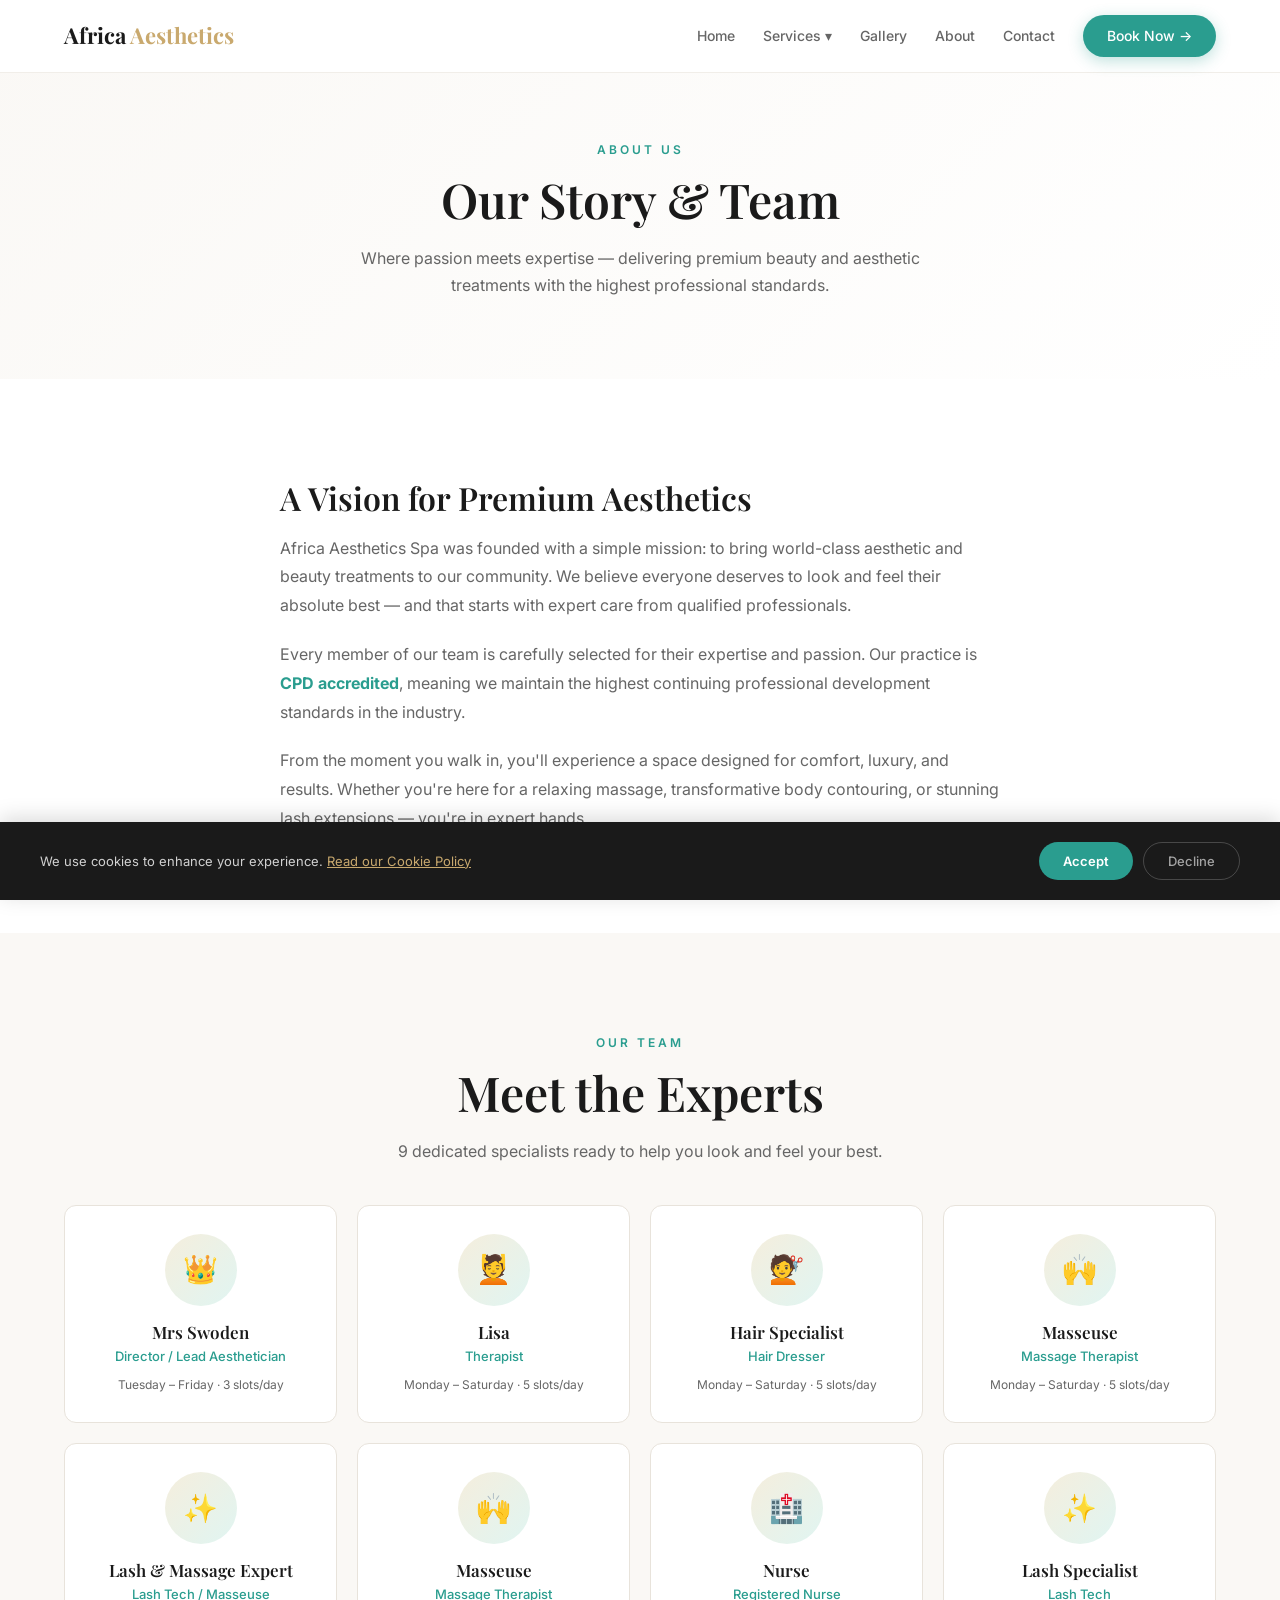
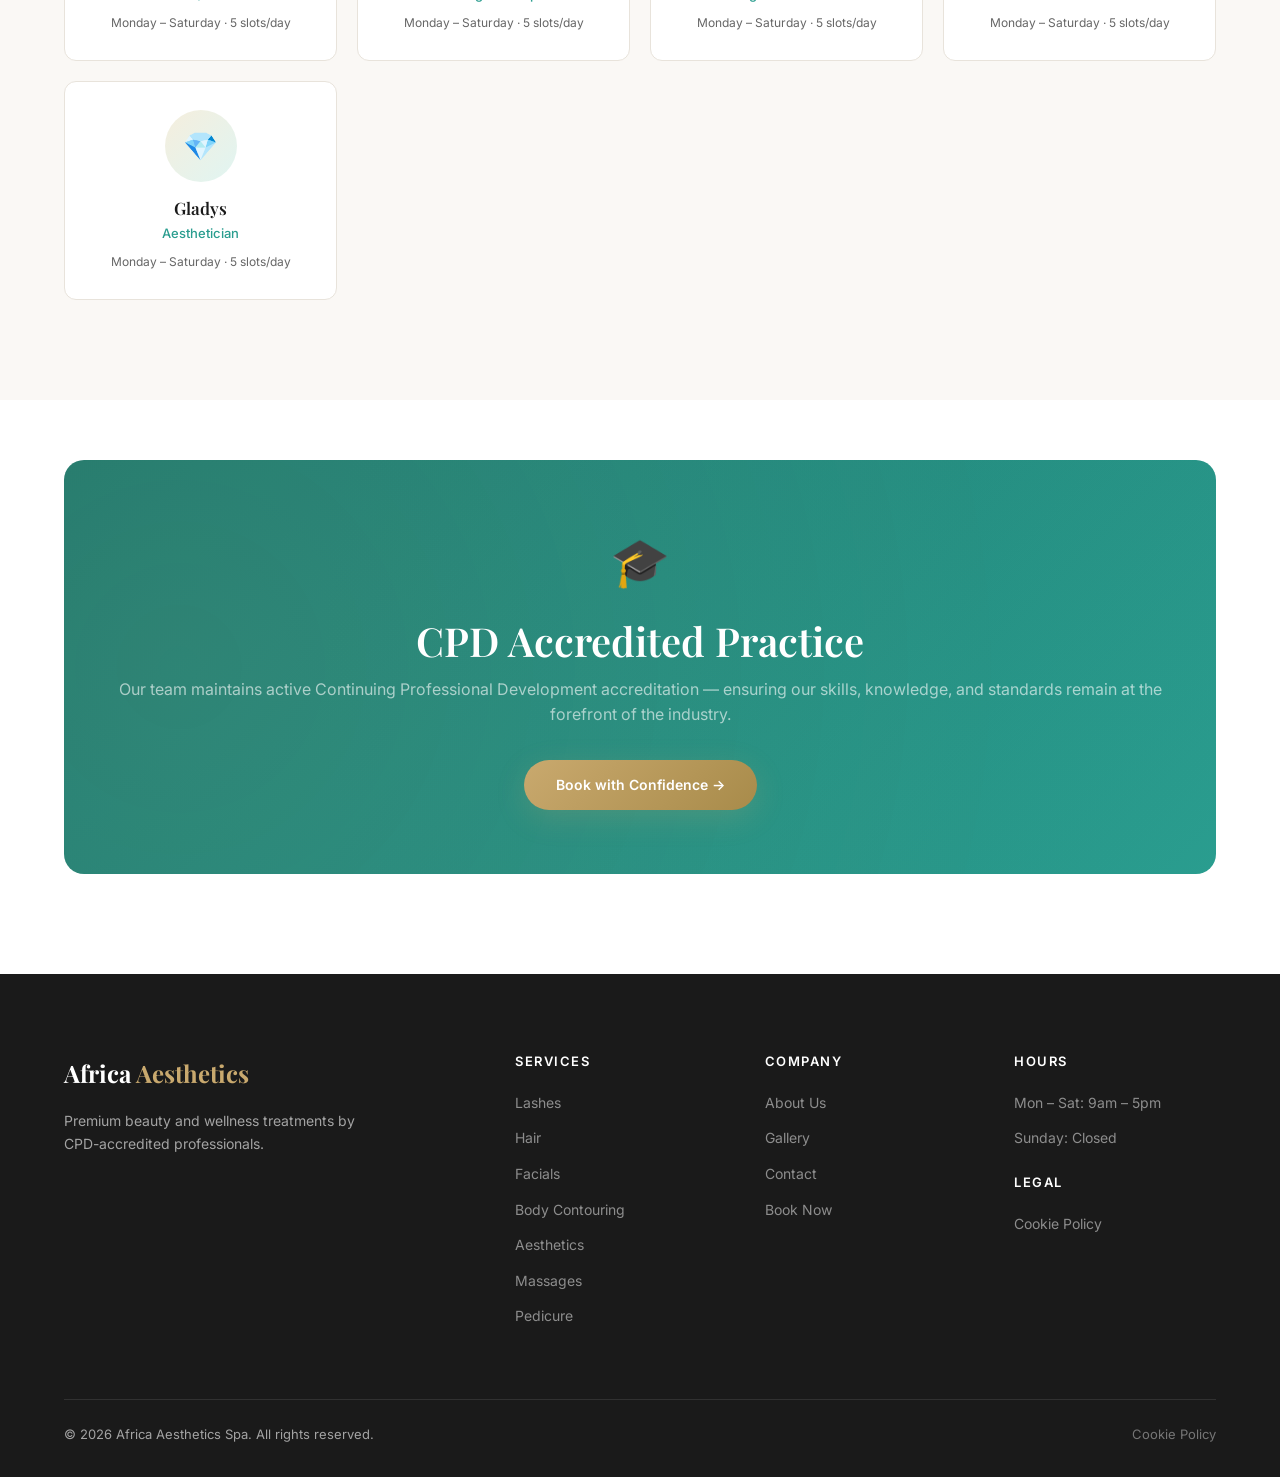
==== about.html @ 8ea8c5a4 "feat: Implement initial spa website structure, core pages, service details, styling, and JavaScript " ====
<!DOCTYPE html>
<html lang="en">
<head>
  <meta charset="UTF-8" />
  <meta name="viewport" content="width=device-width, initial-scale=1.0" />
  <title>About Us — Africa Aesthetics Spa</title>
  <meta name="description" content="Meet the team behind Africa Aesthetics Spa. CPD-accredited professionals offering world-class beauty and wellness treatments." />
  <link rel="stylesheet" href="css/style.css" />
</head>
<body>

  <!-- NAV -->
  <nav class="nav">
    <div class="nav-inner">
      <a href="/" class="nav-logo">Africa <span>Aesthetics</span></a>
      <div class="nav-links">
        <a href="/">Home</a>
        <div class="nav-dropdown">
          <a href="#">Services ▾</a>
          <div class="nav-dropdown-menu">
            <a href="services/lashes.html">Lashes</a>
            <a href="services/hair.html">Hair</a>
            <a href="services/facials.html">Facials</a>
            <a href="services/body-contouring.html">Body Contouring</a>
            <a href="services/aesthetics.html">Aesthetics</a>
            <a href="services/massages.html">Massages</a>
            <a href="services/pedicure.html">Pedicure</a>
          </div>
        </div>
        <a href="gallery.html">Gallery</a>
        <a href="about.html">About</a>
        <a href="contact.html">Contact</a>
        <a href="booking.html" class="btn-book-nav">Book Now →</a>
      </div>
      <button class="nav-toggle" aria-label="Toggle menu">
        <span></span><span></span><span></span>
      </button>
    </div>
  </nav>

  <!-- PAGE HERO -->
  <div class="page-hero">
    <div class="container">
      <div class="section-label">About Us</div>
      <h1 class="section-title">Our Story & Team</h1>
      <p class="section-subtitle centered" style="margin: 0 auto;">
        Where passion meets expertise — delivering premium beauty and aesthetic treatments with the highest professional standards.
      </p>
    </div>
  </div>

  <!-- STORY -->
  <section class="section-light">
    <div class="container">
      <div style="max-width: 720px; margin: 0 auto;">
        <h2 class="section-title fade-in" style="font-size: 32px;">A Vision for Premium Aesthetics</h2>
        <p style="font-size: 16px; color: var(--muted); line-height: 1.8; margin-bottom: 20px;" class="fade-in">
          Africa Aesthetics Spa was founded with a simple mission: to bring world-class aesthetic and beauty treatments to our community. We believe everyone deserves to look and feel their absolute best — and that starts with expert care from qualified professionals.
        </p>
        <p style="font-size: 16px; color: var(--muted); line-height: 1.8; margin-bottom: 20px;" class="fade-in">
          Every member of our team is carefully selected for their expertise and passion. Our practice is <strong style="color: var(--teal);">CPD accredited</strong>, meaning we maintain the highest continuing professional development standards in the industry.
        </p>
        <p style="font-size: 16px; color: var(--muted); line-height: 1.8;" class="fade-in">
          From the moment you walk in, you'll experience a space designed for comfort, luxury, and results. Whether you're here for a relaxing massage, transformative body contouring, or stunning lash extensions — you're in expert hands.
        </p>
      </div>
    </div>
  </section>

  <!-- TEAM -->
  <section class="section-cream">
    <div class="container">
      <div class="text-center">
        <div class="section-label">Our Team</div>
        <h2 class="section-title">Meet the Experts</h2>
        <p class="section-subtitle centered">9 dedicated specialists ready to help you look and feel your best.</p>
      </div>

      <div class="team-grid">
        <div class="team-card fade-in">
          <div class="team-avatar">👑</div>
          <h4>Mrs Swoden</h4>
          <div class="team-role">Director / Lead Aesthetician</div>
          <div class="team-avail">Tuesday – Friday · 3 slots/day</div>
        </div>

        <div class="team-card fade-in">
          <div class="team-avatar">💆</div>
          <h4>Lisa</h4>
          <div class="team-role">Therapist</div>
          <div class="team-avail">Monday – Saturday · 5 slots/day</div>
        </div>

        <div class="team-card fade-in">
          <div class="team-avatar">💇</div>
          <h4>Hair Specialist</h4>
          <div class="team-role">Hair Dresser</div>
          <div class="team-avail">Monday – Saturday · 5 slots/day</div>
        </div>

        <div class="team-card fade-in">
          <div class="team-avatar">🙌</div>
          <h4>Masseuse</h4>
          <div class="team-role">Massage Therapist</div>
          <div class="team-avail">Monday – Saturday · 5 slots/day</div>
        </div>

        <div class="team-card fade-in">
          <div class="team-avatar">✨</div>
          <h4>Lash & Massage Expert</h4>
          <div class="team-role">Lash Tech / Masseuse</div>
          <div class="team-avail">Monday – Saturday · 5 slots/day</div>
        </div>

        <div class="team-card fade-in">
          <div class="team-avatar">🙌</div>
          <h4>Masseuse</h4>
          <div class="team-role">Massage Therapist</div>
          <div class="team-avail">Monday – Saturday · 5 slots/day</div>
        </div>

        <div class="team-card fade-in">
          <div class="team-avatar">🏥</div>
          <h4>Nurse</h4>
          <div class="team-role">Registered Nurse</div>
          <div class="team-avail">Monday – Saturday · 5 slots/day</div>
        </div>

        <div class="team-card fade-in">
          <div class="team-avatar">✨</div>
          <h4>Lash Specialist</h4>
          <div class="team-role">Lash Tech</div>
          <div class="team-avail">Monday – Saturday · 5 slots/day</div>
        </div>

        <div class="team-card fade-in">
          <div class="team-avatar">💎</div>
          <h4>Gladys</h4>
          <div class="team-role">Aesthetician</div>
          <div class="team-avail">Monday – Saturday · 5 slots/day</div>
        </div>
      </div>
    </div>
  </section>

  <!-- CPD BADGE -->
  <section class="section-light" style="padding: 60px 0 100px;">
    <div class="container">
      <div class="cta-banner fade-in" style="background: linear-gradient(135deg, var(--teal-dark), var(--teal));">
        <div style="font-size: 48px; margin-bottom: 16px; position: relative;">🎓</div>
        <h2>CPD Accredited Practice</h2>
        <p>Our team maintains active Continuing Professional Development accreditation — ensuring our skills, knowledge, and standards remain at the forefront of the industry.</p>
        <a href="booking.html" class="btn btn-gold">Book with Confidence →</a>
      </div>
    </div>
  </section>

  <!-- FOOTER -->
  <footer class="footer">
    <div class="container">
      <div class="footer-grid">
        <div>
          <div class="footer-brand">Africa <span>Aesthetics</span></div>
          <p class="footer-desc">Premium beauty and wellness treatments by CPD-accredited professionals.</p>
        </div>
        <div>
          <h5>Services</h5>
          <ul>
            <li><a href="services/lashes.html">Lashes</a></li>
            <li><a href="services/hair.html">Hair</a></li>
            <li><a href="services/facials.html">Facials</a></li>
            <li><a href="services/body-contouring.html">Body Contouring</a></li>
            <li><a href="services/aesthetics.html">Aesthetics</a></li>
            <li><a href="services/massages.html">Massages</a></li>
            <li><a href="services/pedicure.html">Pedicure</a></li>
          </ul>
        </div>
        <div>
          <h5>Company</h5>
          <ul>
            <li><a href="about.html">About Us</a></li>
            <li><a href="gallery.html">Gallery</a></li>
            <li><a href="contact.html">Contact</a></li>
            <li><a href="booking.html">Book Now</a></li>
          </ul>
        </div>
        <div>
          <h5>Hours</h5>
          <ul>
            <li><a>Mon – Sat: 9am – 5pm</a></li>
            <li><a>Sunday: Closed</a></li>
          </ul>
          <h5 style="margin-top: 24px;">Legal</h5>
          <ul>
            <li><a href="cookie-policy.html">Cookie Policy</a></li>
          </ul>
        </div>
      </div>
      <div class="footer-bottom">
        <span>&copy; 2026 Africa Aesthetics Spa. All rights reserved.</span>
        <a href="cookie-policy.html">Cookie Policy</a>
      </div>
    </div>
  </footer>

  <div class="cookie-banner" id="cookieBanner">
    <div class="cookie-inner">
      <p class="cookie-text">We use cookies to enhance your experience. <a href="cookie-policy.html">Read our Cookie Policy</a></p>
      <div class="cookie-actions">
        <button class="cookie-accept">Accept</button>
        <button class="cookie-decline">Decline</button>
      </div>
    </div>
  </div>

  <script src="js/main.js"></script>
</body>
</html>
---- css/style.css ----
/* ═══════════════════════════════════════════
   AFRICA AESTHETICS SPA — Design System
   Colors: White · Gold · Teal
   Fonts: Playfair Display · Inter
   ═══════════════════════════════════════════ */

/* ── Google Fonts ── */
@import url('https://fonts.googleapis.com/css2?family=Inter:wght@300;400;500;600;700&family=Playfair+Display:ital,wght@0,400;0,500;0,600;0,700;1,400;1,500&display=swap');

/* ── CSS Custom Properties ── */
:root {
  /* Brand */
  --white: #ffffff;
  --cream: #faf8f5;
  --gold: #c9a96e;
  --gold-light: #f5eedd;
  --gold-dark: #a88b4a;
  --teal: #2a9d8f;
  --teal-light: #e0f5f2;
  --teal-dark: #1f7a6f;
  --dark: #1a1a1a;
  --muted: #666666;
  --light-border: #e8e3db;
  --overlay: rgba(26, 26, 26, 0.6);

  /* Typography */
  --font-heading: 'Playfair Display', Georgia, serif;
  --font-body: 'Inter', system-ui, -apple-system, sans-serif;

  /* Spacing */
  --section-padding: 100px 0;
  --container-width: 1200px;
  --container-padding: 0 24px;

  /* Transitions */
  --ease: cubic-bezier(0.4, 0, 0.2, 1);
  --transition: 0.3s var(--ease);

  /* Shadows */
  --shadow-sm: 0 2px 8px rgba(0,0,0,0.06);
  --shadow-md: 0 8px 30px rgba(0,0,0,0.08);
  --shadow-lg: 0 20px 60px rgba(0,0,0,0.1);
  --shadow-gold: 0 8px 30px rgba(201, 169, 110, 0.2);

  /* Radius */
  --radius-sm: 8px;
  --radius-md: 12px;
  --radius-lg: 20px;
  --radius-xl: 30px;
}

/* ── Reset ── */
*,
*::before,
*::after {
  margin: 0;
  padding: 0;
  box-sizing: border-box;
}

html {
  scroll-behavior: smooth;
  -webkit-text-size-adjust: 100%;
}

body {
  font-family: var(--font-body);
  color: var(--dark);
  background: var(--white);
  line-height: 1.6;
  overflow-x: hidden;
  -webkit-font-smoothing: antialiased;
  -moz-osx-font-smoothing: grayscale;
}

img {
  max-width: 100%;
  height: auto;
  display: block;
}

a {
  color: inherit;
  text-decoration: none;
}

ul, ol {
  list-style: none;
}

button {
  font-family: inherit;
  cursor: pointer;
  border: none;
  background: none;
}

/* ── Container ── */
.container {
  max-width: var(--container-width);
  margin: 0 auto;
  padding: var(--container-padding);
}

/* ── Typography ── */
h1, h2, h3, h4, h5, h6 {
  font-family: var(--font-heading);
  font-weight: 600;
  line-height: 1.2;
}

.section-label {
  font-family: var(--font-body);
  font-size: 12px;
  font-weight: 600;
  letter-spacing: 3px;
  text-transform: uppercase;
  color: var(--teal);
  margin-bottom: 12px;
}

.section-title {
  font-size: clamp(32px, 5vw, 48px);
  color: var(--dark);
  margin-bottom: 16px;
}

.section-subtitle {
  font-size: 16px;
  color: var(--muted);
  max-width: 560px;
  line-height: 1.7;
}

.section-subtitle.centered {
  margin: 0 auto;
}

/* ══════════════════════
   NAVIGATION
   ══════════════════════ */
.nav {
  position: fixed;
  top: 0;
  left: 0;
  right: 0;
  z-index: 1000;
  background: rgba(255, 255, 255, 0.92);
  backdrop-filter: blur(20px);
  -webkit-backdrop-filter: blur(20px);
  border-bottom: 1px solid rgba(232, 227, 219, 0.6);
  transition: var(--transition);
}

.nav.scrolled {
  box-shadow: var(--shadow-sm);
}

.nav-inner {
  display: flex;
  align-items: center;
  justify-content: space-between;
  height: 72px;
  max-width: var(--container-width);
  margin: 0 auto;
  padding: var(--container-padding);
}

.nav-logo {
  font-family: var(--font-heading);
  font-size: 22px;
  font-weight: 700;
  color: var(--dark);
  white-space: nowrap;
}

.nav-logo span {
  color: var(--gold);
}

.nav-links {
  display: flex;
  align-items: center;
  gap: 28px;
}

.nav-links a {
  font-size: 14px;
  font-weight: 500;
  color: var(--muted);
  transition: var(--transition);
  position: relative;
}

.nav-links a::after {
  content: '';
  position: absolute;
  bottom: -4px;
  left: 0;
  width: 0;
  height: 2px;
  background: var(--gold);
  transition: var(--transition);
}

.nav-links a:hover,
.nav-links a.active {
  color: var(--dark);
}

.nav-links a:hover::after,
.nav-links a.active::after {
  width: 100%;
}

.nav-links .nav-dropdown {
  position: relative;
}

.nav-links .nav-dropdown > a::after {
  display: none;
}

.nav-dropdown-menu {
  position: absolute;
  top: 100%;
  left: 50%;
  transform: translateX(-50%) translateY(8px);
  background: var(--white);
  border: 1px solid var(--light-border);
  border-radius: var(--radius-md);
  box-shadow: var(--shadow-lg);
  padding: 12px 0;
  min-width: 200px;
  opacity: 0;
  visibility: hidden;
  transition: var(--transition);
  pointer-events: none;
}

.nav-dropdown:hover .nav-dropdown-menu {
  opacity: 1;
  visibility: visible;
  transform: translateX(-50%) translateY(0);
  pointer-events: all;
}

.nav-dropdown-menu a {
  display: block;
  padding: 8px 20px;
  font-size: 13px;
  color: var(--muted);
  transition: var(--transition);
}

.nav-dropdown-menu a:hover {
  color: var(--dark);
  background: var(--gold-light);
}

.nav-dropdown-menu a::after {
  display: none;
}

/* Book Now button in nav */
.btn-book-nav {
  padding: 10px 24px;
  background: var(--teal);
  color: var(--white) !important;
  border-radius: var(--radius-xl);
  font-weight: 600;
  font-size: 13px;
  transition: var(--transition);
  box-shadow: 0 4px 15px rgba(42, 157, 143, 0.3);
}

.btn-book-nav:hover {
  background: var(--teal-dark);
  transform: translateY(-1px);
  box-shadow: 0 6px 20px rgba(42, 157, 143, 0.4);
}

.btn-book-nav::after {
  display: none !important;
}

/* Mobile menu toggle */
.nav-toggle {
  display: none;
  flex-direction: column;
  gap: 5px;
  padding: 4px;
  z-index: 1001;
}

.nav-toggle span {
  display: block;
  width: 24px;
  height: 2px;
  background: var(--dark);
  transition: var(--transition);
  border-radius: 2px;
}

.nav-toggle.open span:nth-child(1) {
  transform: rotate(45deg) translate(5px, 5px);
}

.nav-toggle.open span:nth-child(2) {
  opacity: 0;
}

.nav-toggle.open span:nth-child(3) {
  transform: rotate(-45deg) translate(5px, -5px);
}

/* ══════════════════════
   HERO SECTION
   ══════════════════════ */
.hero {
  position: relative;
  min-height: 100vh;
  display: flex;
  align-items: center;
  background: linear-gradient(135deg, var(--cream) 0%, var(--white) 50%, var(--teal-light) 100%);
  overflow: hidden;
  padding-top: 72px;
}

.hero::before {
  content: '';
  position: absolute;
  top: -50%;
  right: -20%;
  width: 700px;
  height: 700px;
  border-radius: 50%;
  background: radial-gradient(circle, rgba(201,169,110,0.12) 0%, transparent 70%);
  pointer-events: none;
}

.hero::after {
  content: '';
  position: absolute;
  bottom: -30%;
  left: -10%;
  width: 500px;
  height: 500px;
  border-radius: 50%;
  background: radial-gradient(circle, rgba(42,157,143,0.08) 0%, transparent 70%);
  pointer-events: none;
}

.hero-inner {
  display: grid;
  grid-template-columns: 1fr 1fr;
  gap: 60px;
  align-items: center;
  position: relative;
  z-index: 1;
}

.hero-content {
  padding: 40px 0;
}

.hero-badge {
  display: inline-flex;
  align-items: center;
  gap: 8px;
  padding: 6px 16px;
  background: var(--gold-light);
  border: 1px solid rgba(201, 169, 110, 0.3);
  border-radius: var(--radius-xl);
  font-size: 12px;
  font-weight: 600;
  color: var(--gold-dark);
  margin-bottom: 24px;
  letter-spacing: 0.5px;
}

.hero h1 {
  font-size: clamp(40px, 6vw, 64px);
  font-weight: 700;
  line-height: 1.1;
  margin-bottom: 20px;
  color: var(--dark);
}

.hero h1 em {
  color: var(--gold);
  font-style: italic;
}

.hero-text {
  font-size: 17px;
  color: var(--muted);
  line-height: 1.7;
  margin-bottom: 36px;
  max-width: 480px;
}

.hero-cta {
  display: flex;
  gap: 14px;
  flex-wrap: wrap;
}

.hero-image {
  position: relative;
  display: flex;
  justify-content: center;
  align-items: center;
}

.hero-image-wrapper {
  width: 100%;
  max-width: 500px;
  aspect-ratio: 4/5;
  border-radius: var(--radius-lg);
  overflow: hidden;
  box-shadow: var(--shadow-lg);
  position: relative;
}

.hero-image-wrapper img {
  width: 100%;
  height: 100%;
  object-fit: cover;
}

.hero-float-card {
  position: absolute;
  background: rgba(255,255,255,0.9);
  backdrop-filter: blur(12px);
  border: 1px solid rgba(232, 227, 219, 0.5);
  border-radius: var(--radius-md);
  padding: 14px 18px;
  box-shadow: var(--shadow-md);
  animation: float 3s ease-in-out infinite;
}

.hero-float-card.card-1 {
  bottom: 30px;
  left: -30px;
}

.hero-float-card.card-2 {
  top: 40px;
  right: -20px;
  animation-delay: 1.5s;
}

.hero-float-card .card-icon {
  font-size: 20px;
  margin-bottom: 4px;
}

.hero-float-card .card-title {
  font-size: 13px;
  font-weight: 600;
}

.hero-float-card .card-text {
  font-size: 11px;
  color: var(--muted);
}

@keyframes float {
  0%, 100% { transform: translateY(0); }
  50% { transform: translateY(-10px); }
}

/* ══════════════════════
   BUTTONS
   ══════════════════════ */
.btn {
  display: inline-flex;
  align-items: center;
  gap: 8px;
  padding: 14px 32px;
  font-size: 14px;
  font-weight: 600;
  border-radius: var(--radius-xl);
  transition: var(--transition);
  white-space: nowrap;
}

.btn-primary {
  background: var(--teal);
  color: var(--white);
  box-shadow: 0 4px 20px rgba(42, 157, 143, 0.3);
}

.btn-primary:hover {
  background: var(--teal-dark);
  transform: translateY(-2px);
  box-shadow: 0 8px 30px rgba(42, 157, 143, 0.4);
}

.btn-secondary {
  background: transparent;
  color: var(--dark);
  border: 1.5px solid var(--light-border);
}

.btn-secondary:hover {
  border-color: var(--gold);
  color: var(--gold-dark);
  transform: translateY(-2px);
}

.btn-gold {
  background: linear-gradient(135deg, var(--gold), var(--gold-dark));
  color: var(--white);
  box-shadow: var(--shadow-gold);
}

.btn-gold:hover {
  transform: translateY(-2px);
  box-shadow: 0 12px 35px rgba(201, 169, 110, 0.35);
}

.btn-outline-teal {
  background: transparent;
  color: var(--teal);
  border: 1.5px solid var(--teal);
}

.btn-outline-teal:hover {
  background: var(--teal);
  color: var(--white);
  transform: translateY(-2px);
}

/* ══════════════════════
   SECTIONS
   ══════════════════════ */
section {
  padding: var(--section-padding);
}

.section-light {
  background: var(--white);
}

.section-cream {
  background: var(--cream);
}

.section-dark {
  background: var(--dark);
  color: var(--white);
}

.section-dark .section-label {
  color: var(--gold);
}

.section-dark .section-title {
  color: var(--white);
}

.section-dark .section-subtitle {
  color: rgba(255,255,255,0.65);
}

.text-center {
  text-align: center;
}

/* ══════════════════════
   SERVICE CARDS
   ══════════════════════ */
.services-grid {
  display: grid;
  grid-template-columns: repeat(auto-fit, minmax(280px, 1fr));
  gap: 20px;
  margin-top: 48px;
}

.service-card {
  position: relative;
  background: var(--white);
  border: 1px solid var(--light-border);
  border-radius: var(--radius-md);
  padding: 32px 28px;
  transition: var(--transition);
  overflow: hidden;
}

.service-card::before {
  content: '';
  position: absolute;
  top: 0;
  left: 0;
  right: 0;
  height: 3px;
  background: var(--gold);
  transform: scaleX(0);
  transition: var(--transition);
}

.service-card:hover {
  transform: translateY(-4px);
  box-shadow: var(--shadow-md);
  border-color: rgba(201, 169, 110, 0.3);
}

.service-card:hover::before {
  transform: scaleX(1);
}

.service-card-icon {
  width: 56px;
  height: 56px;
  border-radius: var(--radius-sm);
  background: var(--gold-light);
  display: flex;
  align-items: center;
  justify-content: center;
  font-size: 24px;
  margin-bottom: 20px;
}

.service-card h3 {
  font-family: var(--font-heading);
  font-size: 20px;
  font-weight: 600;
  margin-bottom: 8px;
}

.service-card p {
  font-size: 14px;
  color: var(--muted);
  line-height: 1.6;
  margin-bottom: 20px;
}

.service-card .card-link {
  font-size: 13px;
  font-weight: 600;
  color: var(--teal);
  display: inline-flex;
  align-items: center;
  gap: 6px;
  transition: var(--transition);
}

.service-card .card-link:hover {
  gap: 10px;
}

/* ══════════════════════
   TRUST / CPD SECTION
   ══════════════════════ */
.trust-bar {
  display: flex;
  justify-content: center;
  gap: 48px;
  flex-wrap: wrap;
  padding: 40px 0;
}

.trust-item {
  display: flex;
  align-items: center;
  gap: 12px;
  font-size: 14px;
  color: var(--muted);
}

.trust-item .trust-icon {
  width: 44px;
  height: 44px;
  border-radius: 50%;
  background: var(--teal-light);
  display: flex;
  align-items: center;
  justify-content: center;
  font-size: 20px;
  flex-shrink: 0;
}

.trust-item strong {
  display: block;
  color: var(--dark);
  font-weight: 600;
}

/* ══════════════════════
   TEAM SECTION
   ══════════════════════ */
.team-grid {
  display: grid;
  grid-template-columns: repeat(auto-fit, minmax(220px, 1fr));
  gap: 20px;
  margin-top: 40px;
}

.team-card {
  background: var(--white);
  border: 1px solid var(--light-border);
  border-radius: var(--radius-md);
  padding: 28px 24px;
  text-align: center;
  transition: var(--transition);
}

.team-card:hover {
  transform: translateY(-4px);
  box-shadow: var(--shadow-md);
}

.team-avatar {
  width: 72px;
  height: 72px;
  border-radius: 50%;
  background: linear-gradient(135deg, var(--gold-light), var(--teal-light));
  margin: 0 auto 16px;
  display: flex;
  align-items: center;
  justify-content: center;
  font-size: 28px;
}

.team-card h4 {
  font-family: var(--font-heading);
  font-size: 17px;
  margin-bottom: 4px;
}

.team-card .team-role {
  font-size: 13px;
  color: var(--teal);
  font-weight: 500;
  margin-bottom: 8px;
}

.team-card .team-avail {
  font-size: 12px;
  color: var(--muted);
}

/* ══════════════════════
   CTA BANNER
   ══════════════════════ */
.cta-banner {
  background: linear-gradient(135deg, var(--dark) 0%, #2c2c2c 50%, var(--dark) 100%);
  border-radius: var(--radius-lg);
  padding: 64px 48px;
  text-align: center;
  position: relative;
  overflow: hidden;
}

.cta-banner::before {
  content: '';
  position: absolute;
  top: -50%;
  left: -50%;
  width: 200%;
  height: 200%;
  background: radial-gradient(circle at 30% 50%, rgba(201,169,110,0.08) 0%, transparent 50%),
              radial-gradient(circle at 70% 50%, rgba(42,157,143,0.06) 0%, transparent 50%);
  pointer-events: none;
}

.cta-banner h2 {
  font-size: clamp(28px, 4vw, 40px);
  color: var(--white);
  margin-bottom: 12px;
  position: relative;
}

.cta-banner p {
  color: rgba(255,255,255,0.6);
  font-size: 16px;
  margin-bottom: 32px;
  position: relative;
}

.cta-banner .btn {
  position: relative;
}

/* ══════════════════════
   GALLERY GRID
   ══════════════════════ */
.gallery-grid {
  display: grid;
  grid-template-columns: repeat(auto-fill, minmax(280px, 1fr));
  gap: 16px;
  margin-top: 40px;
}

.gallery-item {
  position: relative;
  border-radius: var(--radius-md);
  overflow: hidden;
  aspect-ratio: 1;
  background: var(--cream);
  cursor: pointer;
}

.gallery-item img {
  width: 100%;
  height: 100%;
  object-fit: cover;
  transition: transform 0.5s var(--ease);
}

.gallery-item:hover img {
  transform: scale(1.05);
}

.gallery-item .gallery-overlay {
  position: absolute;
  inset: 0;
  background: linear-gradient(to top, rgba(26,26,26,0.7) 0%, transparent 50%);
  display: flex;
  align-items: flex-end;
  padding: 20px;
  opacity: 0;
  transition: var(--transition);
}

.gallery-item:hover .gallery-overlay {
  opacity: 1;
}

.gallery-overlay span {
  color: white;
  font-size: 14px;
  font-weight: 500;
}

/* ══════════════════════
   CONTACT & FORMS
   ══════════════════════ */
.contact-grid {
  display: grid;
  grid-template-columns: 1fr 1fr;
  gap: 48px;
  margin-top: 48px;
}

.contact-info-item {
  display: flex;
  gap: 16px;
  margin-bottom: 28px;
}

.contact-info-item .info-icon {
  width: 48px;
  height: 48px;
  border-radius: var(--radius-sm);
  background: var(--gold-light);
  display: flex;
  align-items: center;
  justify-content: center;
  font-size: 20px;
  flex-shrink: 0;
}

.contact-info-item h4 {
  font-family: var(--font-body);
  font-size: 15px;
  font-weight: 600;
  margin-bottom: 4px;
}

.contact-info-item p {
  font-size: 14px;
  color: var(--muted);
  line-height: 1.5;
}

.form-group {
  margin-bottom: 18px;
}

.form-group label {
  display: block;
  font-size: 13px;
  font-weight: 600;
  margin-bottom: 6px;
  color: var(--dark);
}

.form-group input,
.form-group textarea,
.form-group select {
  width: 100%;
  padding: 12px 16px;
  border: 1.5px solid var(--light-border);
  border-radius: var(--radius-sm);
  font-family: var(--font-body);
  font-size: 14px;
  color: var(--dark);
  background: var(--white);
  transition: var(--transition);
  outline: none;
}

.form-group input:focus,
.form-group textarea:focus,
.form-group select:focus {
  border-color: var(--teal);
  box-shadow: 0 0 0 3px rgba(42, 157, 143, 0.1);
}

.form-group textarea {
  resize: vertical;
  min-height: 120px;
}

/* ══════════════════════
   BOOKING PAGE
   ══════════════════════ */
.booking-steps {
  display: flex;
  justify-content: center;
  gap: 40px;
  margin: 40px 0;
  flex-wrap: wrap;
}

.booking-step {
  text-align: center;
  max-width: 200px;
}

.booking-step .step-number {
  width: 48px;
  height: 48px;
  border-radius: 50%;
  background: var(--gold);
  color: var(--white);
  font-weight: 700;
  font-size: 18px;
  display: flex;
  align-items: center;
  justify-content: center;
  margin: 0 auto 14px;
}

.booking-step h4 {
  font-family: var(--font-body);
  font-size: 15px;
  font-weight: 600;
  margin-bottom: 6px;
}

.booking-step p {
  font-size: 13px;
  color: var(--muted);
  line-height: 1.5;
}

.booking-grid {
  display: grid;
  grid-template-columns: repeat(auto-fit, minmax(260px, 1fr));
  gap: 16px;
  margin-top: 40px;
}

.booking-service-card {
  background: var(--white);
  border: 2px solid var(--light-border);
  border-radius: var(--radius-md);
  padding: 24px;
  cursor: pointer;
  transition: var(--transition);
}

.booking-service-card:hover,
.booking-service-card.selected {
  border-color: var(--teal);
  box-shadow: 0 0 0 3px rgba(42, 157, 143, 0.1);
}

.deposit-notice {
  background: var(--gold-light);
  border: 1px solid rgba(201,169,110,0.3);
  border-radius: var(--radius-md);
  padding: 20px 24px;
  display: flex;
  align-items: center;
  gap: 14px;
  margin-top: 32px;
}

.deposit-notice .notice-icon {
  font-size: 24px;
  flex-shrink: 0;
}

.deposit-notice p {
  font-size: 14px;
  color: var(--dark);
  line-height: 1.5;
}

.deposit-notice strong {
  color: var(--gold-dark);
}

/* ══════════════════════
   SERVICE DETAIL PAGE
   ══════════════════════ */
.page-hero {
  padding: 140px 0 80px;
  background: linear-gradient(135deg, var(--cream) 0%, var(--white) 100%);
  text-align: center;
  position: relative;
}

.page-hero .breadcrumb {
  font-size: 13px;
  color: var(--muted);
  margin-bottom: 16px;
}

.page-hero .breadcrumb a {
  color: var(--teal);
  transition: var(--transition);
}

.page-hero .breadcrumb a:hover {
  color: var(--teal-dark);
}

.treatments-grid {
  display: grid;
  grid-template-columns: repeat(auto-fit, minmax(320px, 1fr));
  gap: 24px;
  margin-top: 48px;
}

.treatment-card {
  background: var(--white);
  border: 1px solid var(--light-border);
  border-radius: var(--radius-md);
  overflow: hidden;
  transition: var(--transition);
}

.treatment-card:hover {
  transform: translateY(-4px);
  box-shadow: var(--shadow-md);
}

.treatment-card-img {
  height: 200px;
  background: linear-gradient(135deg, var(--gold-light), var(--teal-light));
  display: flex;
  align-items: center;
  justify-content: center;
  font-size: 48px;
}

.treatment-card-body {
  padding: 24px;
}

.treatment-card h3 {
  font-size: 20px;
  margin-bottom: 8px;
}

.treatment-card p {
  font-size: 14px;
  color: var(--muted);
  line-height: 1.6;
  margin-bottom: 16px;
}

/* ══════════════════════
   FOOTER
   ══════════════════════ */
.footer {
  background: var(--dark);
  color: rgba(255,255,255,0.6);
  padding: 80px 0 32px;
}

.footer-grid {
  display: grid;
  grid-template-columns: 2fr 1fr 1fr 1fr;
  gap: 48px;
  margin-bottom: 60px;
}

.footer-brand {
  font-family: var(--font-heading);
  font-size: 24px;
  font-weight: 700;
  color: white;
  margin-bottom: 16px;
}

.footer-brand span {
  color: var(--gold);
}

.footer-desc {
  font-size: 14px;
  line-height: 1.7;
  max-width: 300px;
}

.footer h5 {
  font-family: var(--font-body);
  font-size: 13px;
  font-weight: 600;
  text-transform: uppercase;
  letter-spacing: 1.5px;
  color: var(--white);
  margin-bottom: 20px;
}

.footer ul li {
  margin-bottom: 10px;
}

.footer ul li a {
  font-size: 14px;
  color: rgba(255,255,255,0.5);
  transition: var(--transition);
}

.footer ul li a:hover {
  color: var(--gold);
}

.footer-bottom {
  border-top: 1px solid rgba(255,255,255,0.1);
  padding-top: 24px;
  display: flex;
  justify-content: space-between;
  align-items: center;
  flex-wrap: wrap;
  gap: 12px;
  font-size: 13px;
}

.footer-bottom a {
  color: rgba(255,255,255,0.4);
  transition: var(--transition);
}

.footer-bottom a:hover {
  color: var(--gold);
}

/* ══════════════════════
   COOKIE BANNER
   ══════════════════════ */
.cookie-banner {
  position: fixed;
  bottom: 0;
  left: 0;
  right: 0;
  background: var(--dark);
  color: rgba(255,255,255,0.8);
  padding: 20px 24px;
  z-index: 9999;
  transform: translateY(100%);
  transition: transform 0.4s var(--ease);
  box-shadow: 0 -4px 20px rgba(0,0,0,0.15);
}

.cookie-banner.visible {
  transform: translateY(0);
}

.cookie-inner {
  max-width: var(--container-width);
  margin: 0 auto;
  display: flex;
  align-items: center;
  justify-content: space-between;
  gap: 24px;
  flex-wrap: wrap;
}

.cookie-text {
  font-size: 13px;
  line-height: 1.6;
  flex: 1;
  min-width: 280px;
}

.cookie-text a {
  color: var(--gold);
  text-decoration: underline;
}

.cookie-actions {
  display: flex;
  gap: 10px;
  flex-shrink: 0;
}

.cookie-accept {
  padding: 10px 24px;
  background: var(--teal);
  color: var(--white);
  border-radius: var(--radius-xl);
  font-size: 13px;
  font-weight: 600;
  transition: var(--transition);
}

.cookie-accept:hover {
  background: var(--teal-dark);
}

.cookie-decline {
  padding: 10px 24px;
  background: transparent;
  color: rgba(255,255,255,0.6);
  border: 1px solid rgba(255,255,255,0.2);
  border-radius: var(--radius-xl);
  font-size: 13px;
  font-weight: 500;
  transition: var(--transition);
}

.cookie-decline:hover {
  border-color: rgba(255,255,255,0.5);
  color: var(--white);
}

/* ══════════════════════
   COOKIE POLICY PAGE
   ══════════════════════ */
.legal-content {
  max-width: 780px;
  margin: 0 auto;
  padding: 40px 0 80px;
}

.legal-content h2 {
  font-size: 24px;
  margin: 40px 0 12px;
  color: var(--dark);
}

.legal-content h3 {
  font-size: 18px;
  margin: 28px 0 10px;
  color: var(--dark);
}

.legal-content p {
  font-size: 15px;
  color: var(--muted);
  line-height: 1.8;
  margin-bottom: 16px;
}

.legal-content ul {
  margin: 0 0 16px 20px;
  list-style: disc;
}

.legal-content ul li {
  font-size: 15px;
  color: var(--muted);
  line-height: 1.8;
  margin-bottom: 6px;
}

.legal-content table {
  width: 100%;
  border-collapse: collapse;
  margin: 16px 0 24px;
  font-size: 14px;
}

.legal-content table th,
.legal-content table td {
  text-align: left;
  padding: 12px 16px;
  border: 1px solid var(--light-border);
}

.legal-content table th {
  background: var(--cream);
  font-weight: 600;
  font-size: 13px;
  text-transform: uppercase;
  letter-spacing: 0.5px;
}

.legal-content table td {
  color: var(--muted);
}

/* ══════════════════════
   SCROLL ANIMATIONS
   ══════════════════════ */
.fade-in {
  opacity: 0;
  transform: translateY(30px);
  transition: opacity 0.6s var(--ease), transform 0.6s var(--ease);
}

.fade-in.visible {
  opacity: 1;
  transform: translateY(0);
}

/* ══════════════════════
   RESPONSIVE
   ══════════════════════ */
@media (max-width: 968px) {
  .hero-inner {
    grid-template-columns: 1fr;
    text-align: center;
  }

  .hero-text {
    margin-left: auto;
    margin-right: auto;
  }

  .hero-cta {
    justify-content: center;
  }

  .hero-image {
    display: none;
  }

  .footer-grid {
    grid-template-columns: 1fr 1fr;
  }

  .contact-grid {
    grid-template-columns: 1fr;
  }
}

@media (max-width: 768px) {
  :root {
    --section-padding: 64px 0;
  }

  .nav-links {
    position: fixed;
    top: 0;
    right: 0;
    bottom: 0;
    width: 280px;
    background: var(--white);
    flex-direction: column;
    padding: 80px 32px 32px;
    gap: 0;
    box-shadow: var(--shadow-lg);
    transform: translateX(100%);
    transition: transform 0.35s var(--ease);
    align-items: flex-start;
    overflow-y: auto;
  }

  .nav-links.open {
    transform: translateX(0);
  }

  .nav-links a {
    font-size: 16px;
    padding: 12px 0;
    width: 100%;
    border-bottom: 1px solid var(--light-border);
  }

  .nav-links a::after {
    display: none;
  }

  .btn-book-nav {
    margin-top: 16px;
    text-align: center;
    justify-content: center;
    width: 100%;
  }

  .nav-toggle {
    display: flex;
  }

  .nav-dropdown-menu {
    position: static;
    transform: none;
    box-shadow: none;
    border: none;
    padding: 0 0 0 12px;
    opacity: 1;
    visibility: visible;
    pointer-events: all;
    display: none;
  }

  .nav-dropdown.open .nav-dropdown-menu {
    display: block;
  }

  .services-grid {
    grid-template-columns: 1fr;
  }

  .footer-grid {
    grid-template-columns: 1fr;
    gap: 32px;
  }

  .footer-bottom {
    flex-direction: column;
    text-align: center;
  }

  .booking-steps {
    flex-direction: column;
    align-items: center;
  }

  .cta-banner {
    padding: 48px 24px;
  }
}

@media (max-width: 480px) {
  .trust-bar {
    flex-direction: column;
    gap: 20px;
  }

  .cookie-inner {
    flex-direction: column;
    text-align: center;
  }
}
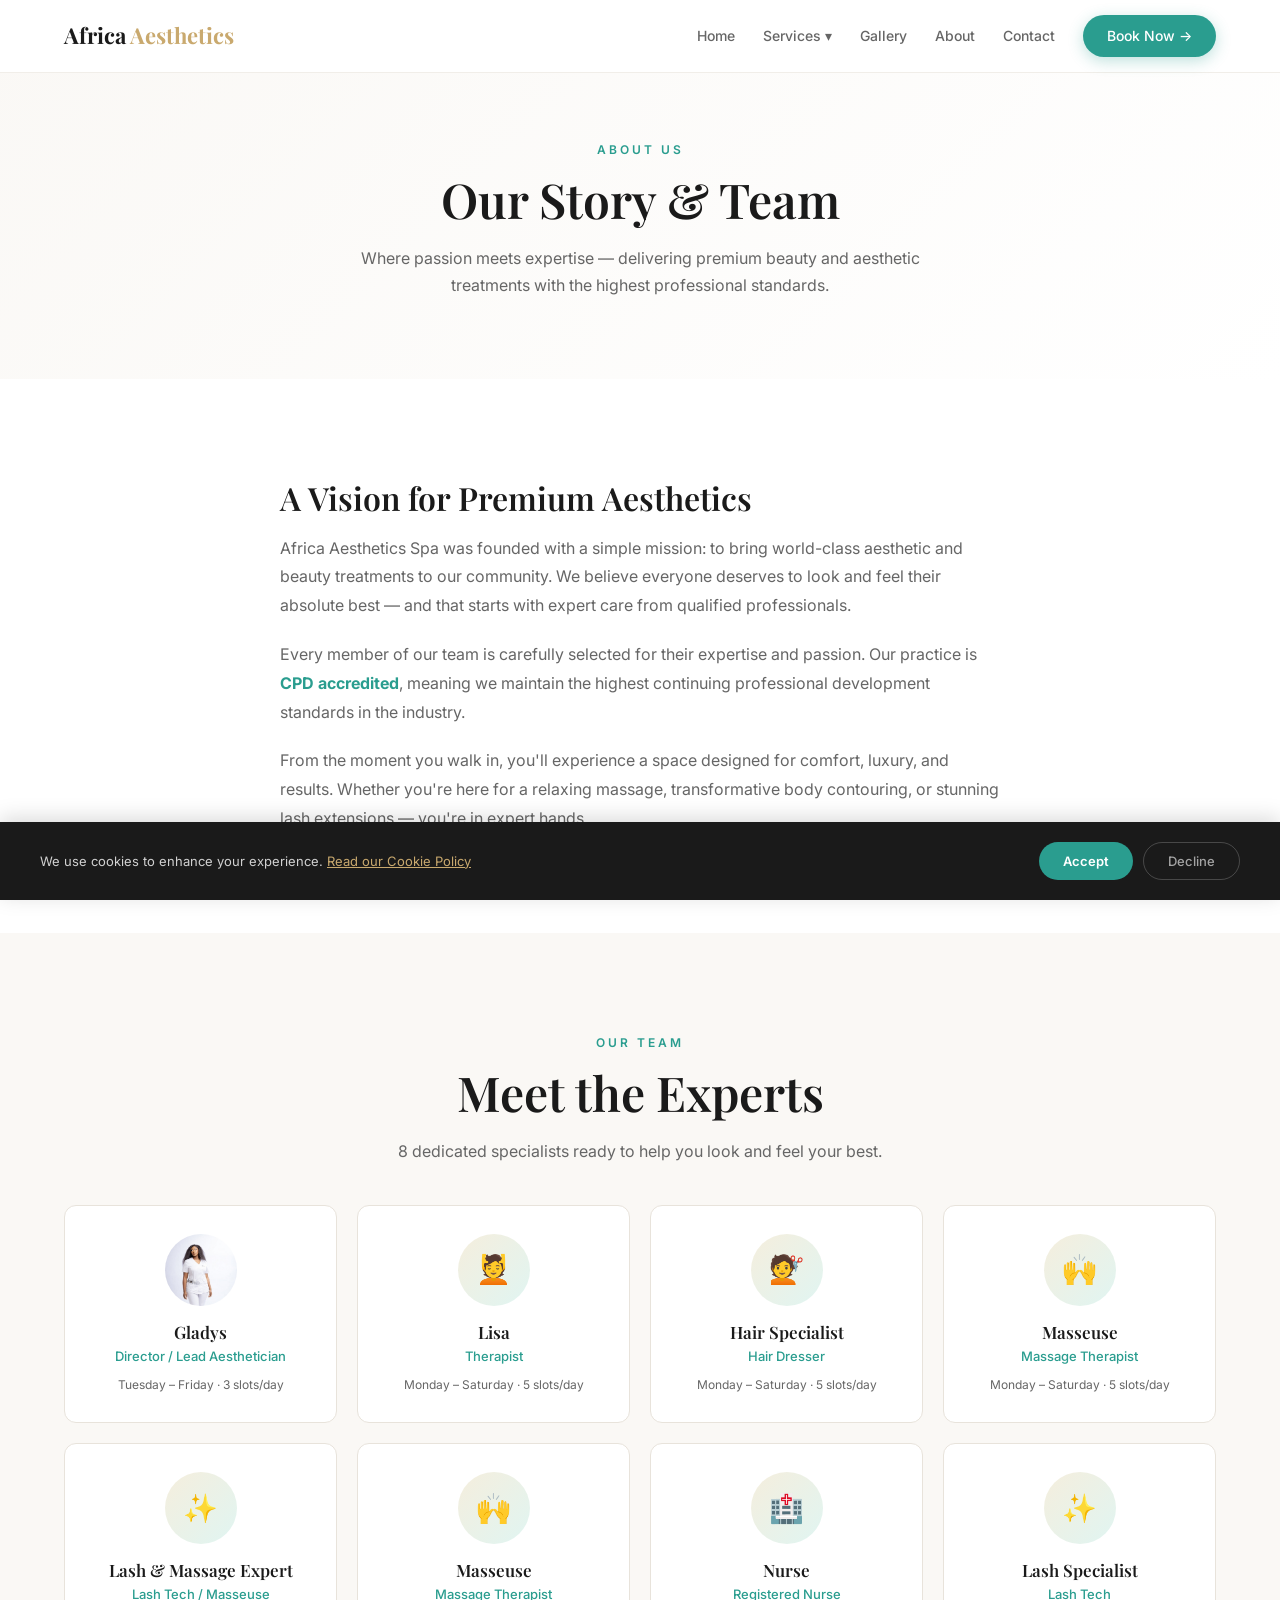
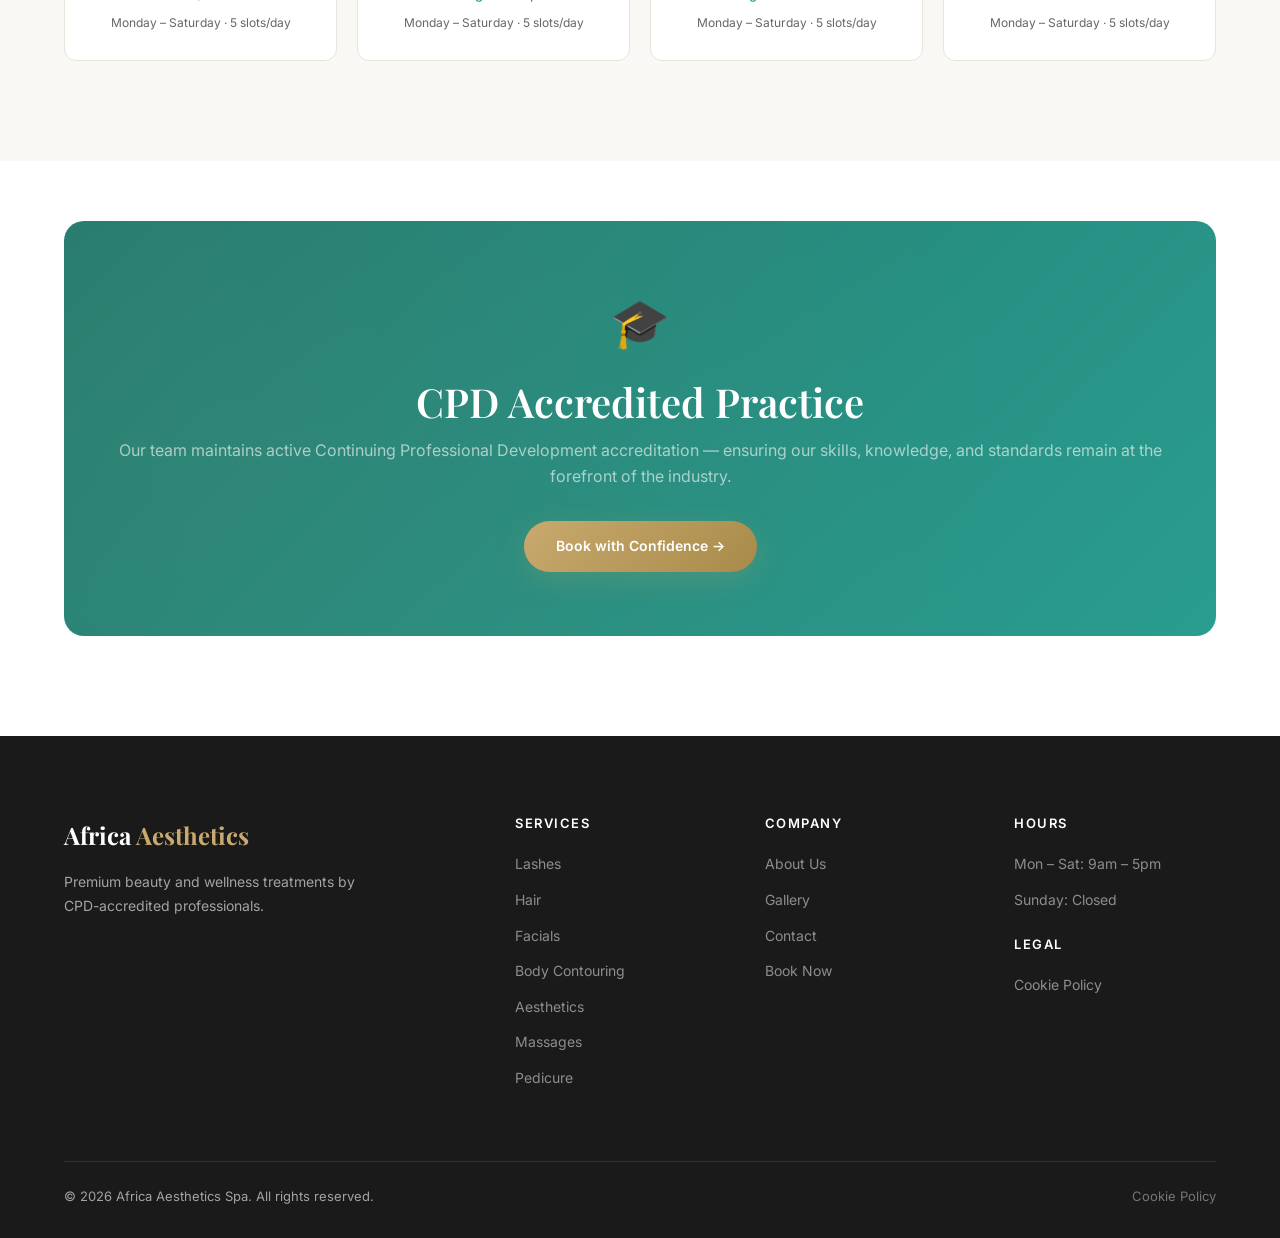
==== commit 1ed1d743: "feat: Implement new design system with global styling, updated therapist profiles, and image support" ====
--- a/about.html
+++ b/about.html
@@ -73,13 +73,15 @@
       <div class="text-center">
         <div class="section-label">Our Team</div>
         <h2 class="section-title">Meet the Experts</h2>
-        <p class="section-subtitle centered">9 dedicated specialists ready to help you look and feel your best.</p>
+        <p class="section-subtitle centered">8 dedicated specialists ready to help you look and feel your best.</p>
       </div>
 
       <div class="team-grid">
         <div class="team-card fade-in">
-          <div class="team-avatar">👑</div>
-          <h4>Mrs Swoden</h4>
+          <div class="team-avatar">
+            <img src="./images/gladys.jpg" alt="Gladys — Director">
+          </div>
+          <h4>Gladys</h4>
           <div class="team-role">Director / Lead Aesthetician</div>
           <div class="team-avail">Tuesday – Friday · 3 slots/day</div>
         </div>
@@ -133,12 +135,6 @@
           <div class="team-avail">Monday – Saturday · 5 slots/day</div>
         </div>
 
-        <div class="team-card fade-in">
-          <div class="team-avatar">💎</div>
-          <h4>Gladys</h4>
-          <div class="team-role">Aesthetician</div>
-          <div class="team-avail">Monday – Saturday · 5 slots/day</div>
-        </div>
       </div>
     </div>
   </section>
--- a/css/style.css
+++ b/css/style.css
@@ -722,6 +722,13 @@
   align-items: center;
   justify-content: center;
   font-size: 28px;
+  overflow: hidden;
+}
+
+.team-avatar img {
+  width: 100%;
+  height: 100%;
+  object-fit: cover;
 }
 
 .team-card h4 {
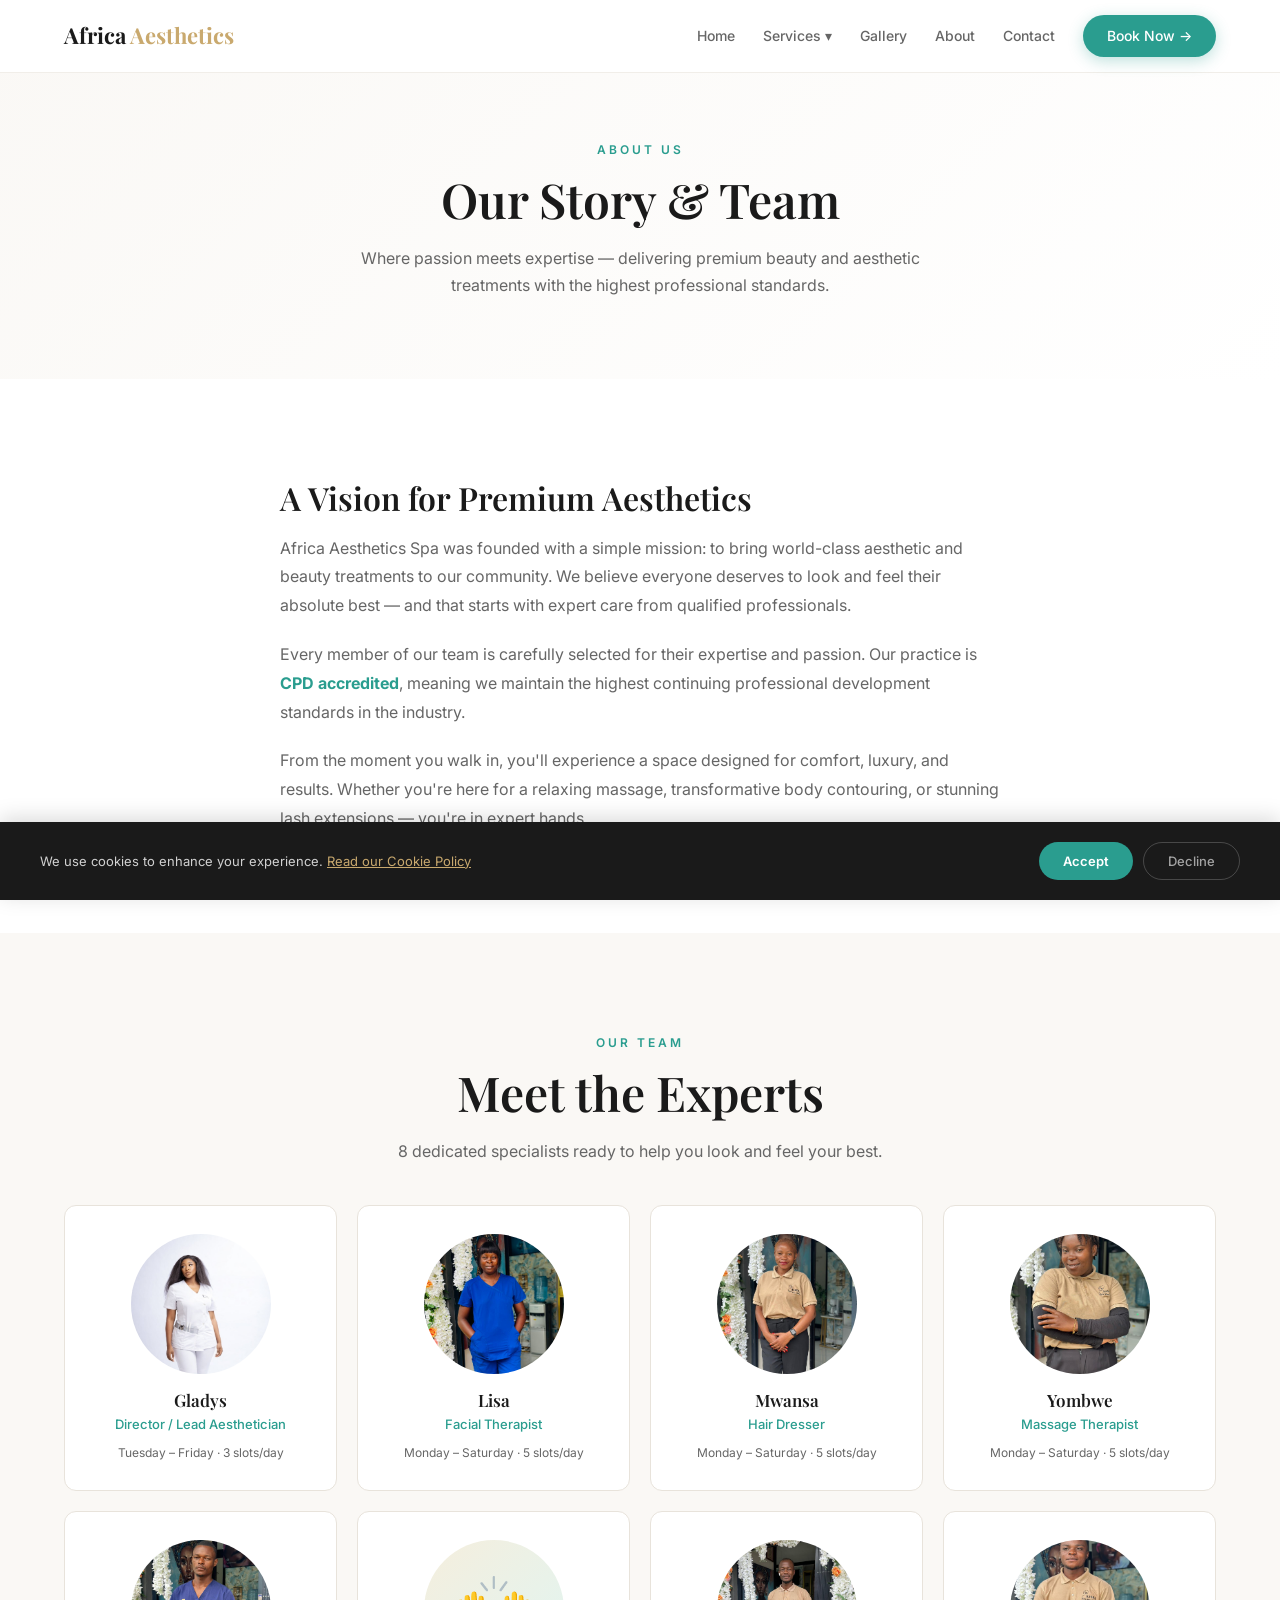
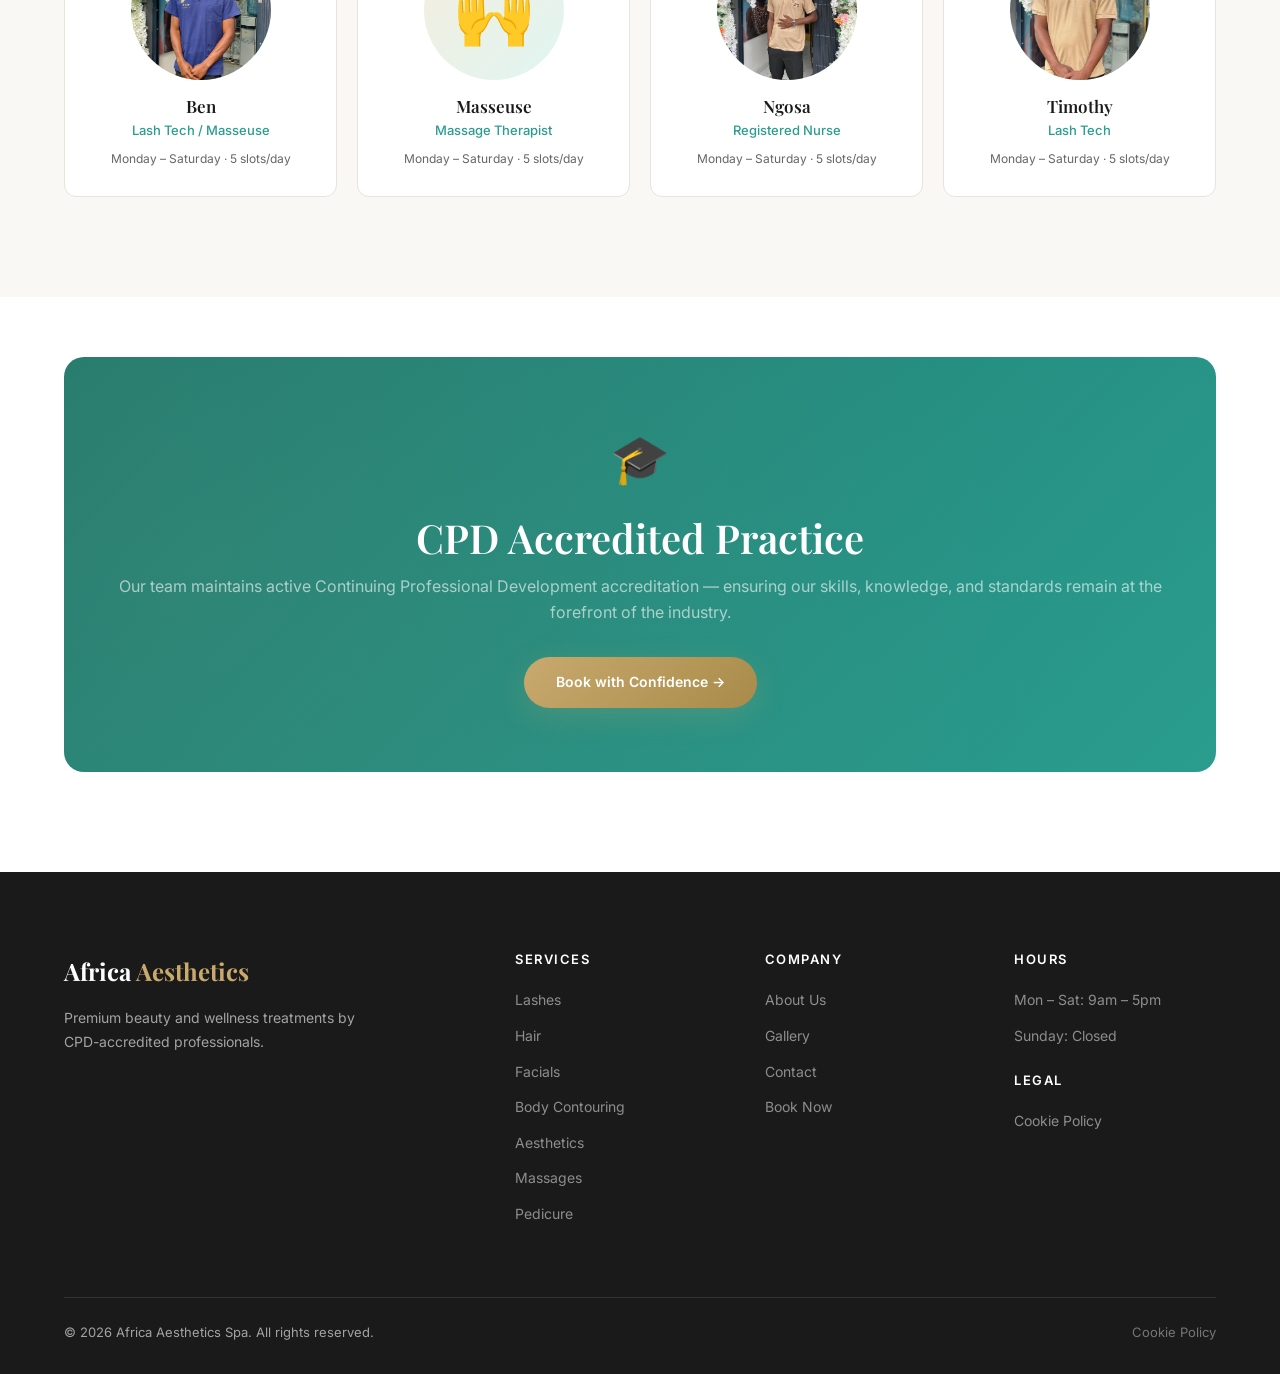
==== commit f7ad4dfd: "feat: Add team member images and a new stylesheet, updating team details in HTML and JSX files." ====
--- a/about.html
+++ b/about.html
@@ -87,16 +87,38 @@
         </div>
 
         <div class="team-card fade-in">
-          <div class="team-avatar">💆</div>
+          <div class="team-avatar">
+            <img src="./images/lisa.jpg" alt="Lisa — Therapist">
+          </div>
           <h4>Lisa</h4>
-          <div class="team-role">Therapist</div>
-          <div class="team-avail">Monday – Saturday · 5 slots/day</div>
-        </div>
-
-        <div class="team-card fade-in">
-          <div class="team-avatar">💇</div>
-          <h4>Hair Specialist</h4>
+          <div class="team-role">Facial Therapist</div>
+          <div class="team-avail">Monday – Saturday · 5 slots/day</div>
+        </div>
+
+        <div class="team-card fade-in">
+          <div class="team-avatar">
+            <img src="./images/mwansa.jpg" alt="Mwansa — Hairdresser">
+          </div>
+          <h4>Mwansa</h4>
           <div class="team-role">Hair Dresser</div>
+          <div class="team-avail">Monday – Saturday · 5 slots/day</div>
+        </div>
+
+        <div class="team-card fade-in">
+          <div class="team-avatar">
+            <img src="./images/yombwe.jpg" alt="Yombwe — Masseuse">
+          </div>
+          <h4>Yombwe</h4>
+          <div class="team-role">Massage Therapist</div>
+          <div class="team-avail">Monday – Saturday · 5 slots/day</div>
+        </div>
+
+        <div class="team-card fade-in">
+          <div class="team-avatar">
+            <img src="./images/ben.jpg" alt="Ben — Lash Tech / Masseuse">
+          </div>
+          <h4>Ben</h4>
+          <div class="team-role">Lash Tech / Masseuse</div>
           <div class="team-avail">Monday – Saturday · 5 slots/day</div>
         </div>
 
@@ -108,29 +130,19 @@
         </div>
 
         <div class="team-card fade-in">
-          <div class="team-avatar">✨</div>
-          <h4>Lash & Massage Expert</h4>
-          <div class="team-role">Lash Tech / Masseuse</div>
-          <div class="team-avail">Monday – Saturday · 5 slots/day</div>
-        </div>
-
-        <div class="team-card fade-in">
-          <div class="team-avatar">🙌</div>
-          <h4>Masseuse</h4>
-          <div class="team-role">Massage Therapist</div>
-          <div class="team-avail">Monday – Saturday · 5 slots/day</div>
-        </div>
-
-        <div class="team-card fade-in">
-          <div class="team-avatar">🏥</div>
-          <h4>Nurse</h4>
+          <div class="team-avatar">
+            <img src="./images/ngosa.jpg" alt="Ngosa — Nurse">
+          </div>
+          <h4>Ngosa</h4>
           <div class="team-role">Registered Nurse</div>
           <div class="team-avail">Monday – Saturday · 5 slots/day</div>
         </div>
 
         <div class="team-card fade-in">
-          <div class="team-avatar">✨</div>
-          <h4>Lash Specialist</h4>
+          <div class="team-avatar">
+            <img src="./images/timothy.jpg" alt="Timothy — Lash Tech">
+          </div>
+          <h4>Timothy</h4>
           <div class="team-role">Lash Tech</div>
           <div class="team-avail">Monday – Saturday · 5 slots/day</div>
         </div>
--- a/css/style.css
+++ b/css/style.css
@@ -713,15 +713,15 @@
 }
 
 .team-avatar {
-  width: 72px;
-  height: 72px;
+  width: 140px;
+  height: 140px;
   border-radius: 50%;
   background: linear-gradient(135deg, var(--gold-light), var(--teal-light));
   margin: 0 auto 16px;
   display: flex;
   align-items: center;
   justify-content: center;
-  font-size: 28px;
+  font-size: 64px;
   overflow: hidden;
 }
 
